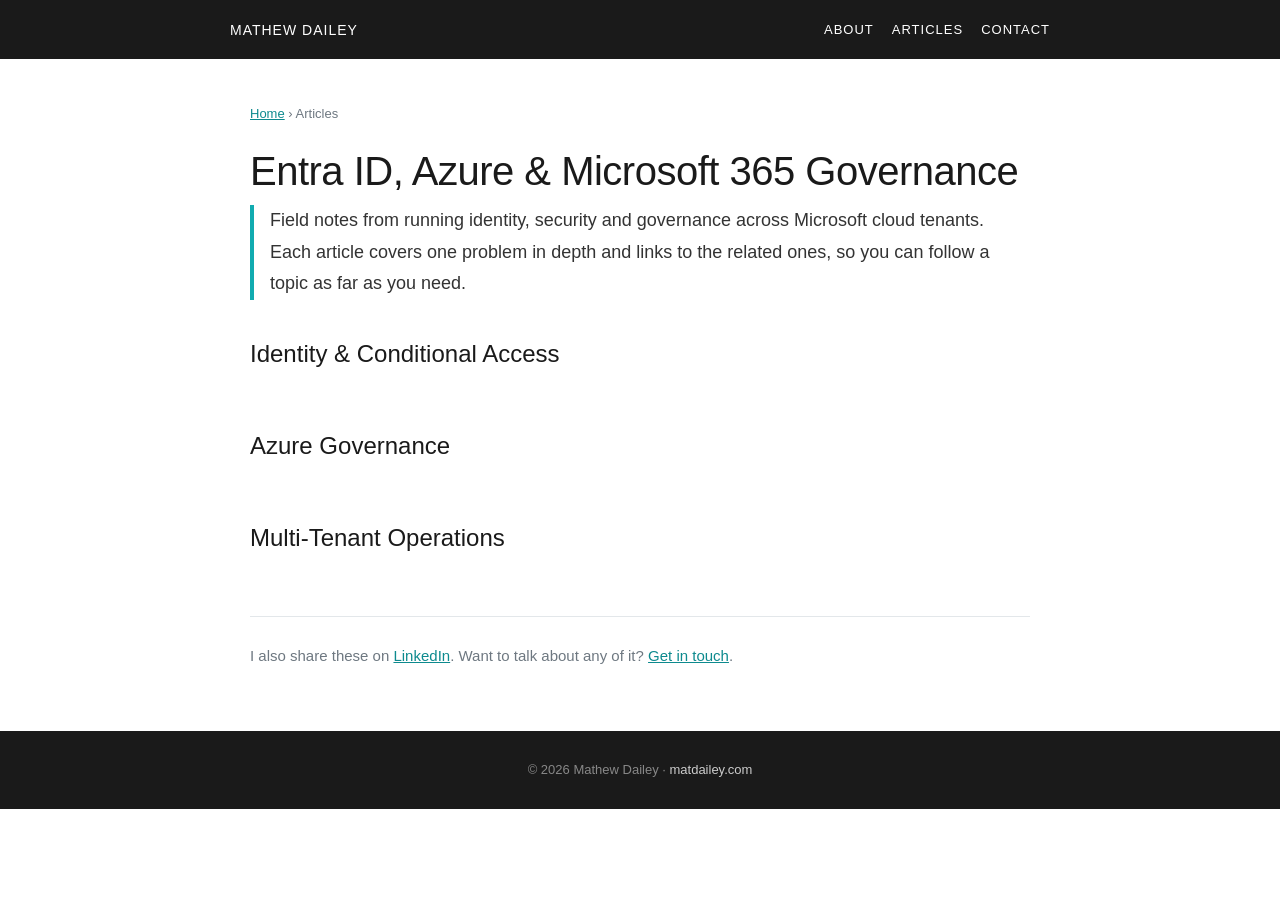
==== site/articles/index.html @ 5d716391 "Add articles section scaffold for SEO topic clusters New /articles/ hub page with topic sections, an" ====
<!DOCTYPE html>
<html lang="en">
<head>
   <meta charset="utf-8">
   <title>Articles on Entra ID, Azure &amp; Microsoft 365 Governance | Mathew Dailey</title>
   <meta name="description" content="Practical articles on Microsoft Entra ID, Conditional Access, Azure governance and multi-tenant Microsoft 365 operations from a cloud platform engineer with 20+ years in the field.">
   <meta name="author" content="Mathew Dailey">
   <meta name="viewport" content="width=device-width, initial-scale=1">
   <link rel="canonical" href="https://matdailey.com/articles/">

   <meta property="og:type" content="website">
   <meta property="og:title" content="Articles by Mathew Dailey">
   <meta property="og:description" content="Practical writing on Entra ID, Azure governance and Microsoft 365 operations.">
   <meta property="og:url" content="https://matdailey.com/articles/">

   <link rel="stylesheet" href="../css/default.css">
   <link rel="stylesheet" href="../css/articles.css">

   <script type="application/ld+json">
   {
      "@context": "https://schema.org",
      "@type": "CollectionPage",
      "name": "Articles by Mathew Dailey",
      "url": "https://matdailey.com/articles/",
      "author": { "@type": "Person", "name": "Mathew Dailey", "url": "https://matdailey.com/" }
   }
   </script>
</head>
<body>

   <div class="site-bar">
      <div class="inner">
         <a href="/">Mathew Dailey</a>
         <nav><a href="/#about">About</a><a href="/articles/">Articles</a><a href="/#contact">Contact</a></nav>
      </div>
   </div>

   <main class="page">
      <div class="breadcrumbs"><a href="/">Home</a> › Articles</div>

      <h1>Entra ID, Azure &amp; Microsoft 365 Governance</h1>
      <p class="lede">Field notes from running identity, security and governance across Microsoft cloud tenants. Each article covers one problem in depth and links to the related ones, so you can follow a topic as far as you need.</p>

      <!--
         HOW TO ADD AN ARTICLE
         1. Copy articles/_template.html to articles/<short-slug>.html and fill it in.
         2. Add a card for it in the right topic section below.
         3. Add its URL to /sitemap.xml.
         4. Link to it from 2-3 related articles' "Related articles" boxes.
      -->

      <h2 id="identity">Identity &amp; Conditional Access</h2>
      <div class="card-list">
         <!-- <a class="card" href="/articles/slug.html"><span class="tag">Entra ID</span><h3>Title</h3><p>One-sentence summary.</p></a> -->
      </div>

      <h2 id="azure-governance">Azure Governance</h2>
      <div class="card-list">
      </div>

      <h2 id="multi-tenant">Multi-Tenant Operations</h2>
      <div class="card-list">
      </div>

      <div class="cta">
         I also share these on <a href="https://linkedin.com/in/mathew-d-963b575/" target="_blank" rel="noopener">LinkedIn</a>. Want to talk about any of it? <a href="/#contact">Get in touch</a>.
      </div>
   </main>

   <footer class="site-foot">&copy; 2026 Mathew Dailey · <a href="/">matdailey.com</a></footer>

</body>
</html>
---- site/css/default.css ----
/*
=====================================================================
*  v1.0 Default Stylesheet
*   url: styleshout.com
*   03-17-2023
=====================================================================

TOC:
a. Webfonts and Icon fonts
b. Reset
c. Default Styles
   1. Basic
   2. Typography
   3. Links
   4. Images
   5. Buttons
   6. Forms
d. Grid
e. Others
   1. Clearing
   2. Misc

=====================================================================  */

/* ------------------------------------------------------------------ */
/* a. Webfonts and Icon fonts
 ------------------------------------------------------------------ */

@import url("fonts.css");
@import url("fontello/css/fontello.css");
@import url("font-awesome/css/font-awesome.min.css");

/* ------------------------------------------------------------------
/* b. Reset
      Adapted from:
      Normalize.css - https://github.com/necolas/normalize.css/
      HTML5 Doctor Reset - html5doctor.com/html-5-reset-stylesheet/
/* ------------------------------------------------------------------ */

html, body, div, span, object, iframe,
h1, h2, h3, h4, h5, h6, p, blockquote, pre,
abbr, address, cite, code,
del, dfn, em, img, ins, kbd, q, samp,
small, strong, sub, sup, var,
b, i,
dl, dt, dd, ol, ul, li,
fieldset, form, label, legend,
table, caption, tbody, tfoot, thead, tr, th, td,
article, aside, canvas, details, figcaption, figure,
footer, header, hgroup, menu, nav, section, summary,
time, mark, audio, video {
   margin: 0;
   padding: 0;
   border: 0;
   outline: 0;
   font-size: 100%;
   vertical-align: baseline;
   background: transparent;
}

article,aside,details,figcaption,figure,
footer,header,hgroup,menu,nav,section {
   display: block;
}

audio,
canvas,
video {
   display: inline-block;
}

audio:not([controls]) {
   display: none;
   height: 0;
}

[hidden] { display: none; }

code, kbd, pre, samp {
   font-family: monospace, serif;
   font-size: 1em;
}

pre {
   white-space: pre;
   white-space: pre-wrap;
   word-wrap: break-word;
}

blockquote, q { quotes: &#8220 &#8220; }

blockquote:before, blockquote:after,
q:before, q:after {
   content: '';
   content: none;
}

ins {
   background-color: #ff9;
   color: #000;
   text-decoration: none;
}

mark {
   background-color: #A7F4F6;
   color: #555;
}

del { text-decoration: line-through; }

abbr[title], dfn[title] {
   border-bottom: 1px dotted;
   cursor: help;
}

table {
   border-collapse: collapse;
   border-spacing: 0;
}


/* ------------------------------------------------------------------ */
/* c. Default and Basic Styles
      Adapted from:
      Skeleton CSS Framework - http://www.getskeleton.com/
      Typeplate Typographic Starter Kit - http://typeplate.com/
/* ------------------------------------------------------------------ */

/*  1. Basic  ------------------------------------------------------- */

*,
*:before,
*:after {
   -moz-box-sizing: border-box;
   -webkit-box-sizing: border-box;
   box-sizing: border-box;
}

html {
   font-size: 62.5%;
   -webkit-font-smoothing: antialiased;
}

body {
   background: #fff;
   font-family: 'opensans-regular', sans-serif;
   font-weight: normal;
   font-size: 15px;
   line-height: 30px;
	color: #838C95;

   -webkit-font-smoothing: antialiased; /* Fix for webkit rendering */
	-webkit-text-size-adjust: 100%;
}

/*  2. Typography
       Vertical rhythm with leading derived from 6
--------------------------------------------------------------------- */

h1, h3, h4, h5, h6 {
   color: #313131;
	font-family: 'opensans-bold', sans-serif;
   font-weight: normal;
}
h2 {
   color: #ffffff;
	font-family: 'opensans-bold', sans-serif;
   font-weight: normal;
}
h7 {
   color: #F3F3F3;
	font-family: 'opensans-bold', sans-serif;
   font-weight: normal;
}
h1 a, h2 a, h3 a, h4 a, h5 a, h6 a, h7 a { font-weight: inherit; }
h1 { font-size: 38px; line-height: 42px; margin-bottom: 12px; letter-spacing: -1px; }
h2 { font-size: 24px; line-height: 36px; margin-bottom: 6px; }
h3 { font-size: 22px; line-height: 30px; margin-bottom: 12px; }
h4 { font-size: 20px; line-height: 30px; margin-bottom: 6px; }
h5 { font-size: 18px; line-height: 30px; }
h6 { font-size: 14px; line-height: 30px; }
h7 { font-size: 16px; line-height: 30px; }
.subheader { }

p { margin: 0 0 30px 0; }
p img { margin: 0; }
p.lead {
   font: 19px/36px 'opensans-light', sans-serif;
   margin-bottom: 18px;
}

/* for 'em' and 'strong' tags, font-size and line-height should be same with
the body tag due to rendering problems in some browsers */
em { font: 15px/30px 'opensans-italic', sans-serif; }
strong, b { font: 15px/30px 'opensans-bold', sans-serif; }
small { font-size: 11px; line-height: inherit; }

/*	Blockquotes */
blockquote {
   margin: 30px 0px;
   padding-left: 40px;
   position: relative;
}
blockquote:before {
   content: "\201C";
   opacity: 0.45;
   font-size: 80px;
   line-height: 0px;
   margin: 0;
   font-family: arial, sans-serif;

   position: absolute;
   top:  30px;
	left: 0;
}
blockquote p {
   font-family: 'librebaskerville-italic', serif;
   padding: 0;
   font-size: 18px;
   line-height: 36px;
}
blockquote cite {
   display: block;
   font-size: 12px;
   font-style: normal;
   line-height: 18px;
}
blockquote cite:before { content: "\2014 \0020"; }
blockquote cite a,
blockquote cite a:visited { color: #8B9798; border: none }

/* ---------------------------------------------------------------------
/*  Pull Quotes Markup
/*
    <aside class="pull-quote">
		<blockquote>
			<p></p>
		</blockquote>
	 </aside>
/*
/* --------------------------------------------------------------------- */
.pull-quote {
   position: relative;
	padding: 18px 30px 18px 0px;
}
.pull-quote:before,
.pull-quote:after {
	height: 1em;
	opacity: 0.45;
	position: absolute;
	font-size: 80px;
   font-family: Arial, Sans-Serif;
}
.pull-quote:before {
	content: "\201C";
	top:  33px;
	left: 0;
}
.pull-quote:after {
	content: '\201D';
	bottom: -33px;
	right: 0;
}
.pull-quote blockquote {
   margin: 0;
}
.pull-quote blockquote:before {
   content: none;
}

/* Abbreviations */
abbr {
   font-family: 'opensans-bold', sans-serif;
	font-variant: small-caps;
	text-transform: lowercase;
   letter-spacing: .5px;
	color: gray;
}
abbr:hover { cursor: help; }

/* drop cap */
.drop-cap:first-letter {
	float: left;
	margin: 0;
	padding: 14px 6px 0 0;
	font-size: 84px;
	font-family: /* Copperplate */ 'opensans-bold', sans-serif;
   line-height: 60px;
	text-indent: 0;
	background: transparent;
	color: inherit;
}

hr { border: solid #E3E3E3; border-width: 1px 0 0; clear: both; margin: 11px 0 30px; height: 0; }


/*  3. Links  ------------------------------------------------------- */

a, a:visited {
   text-decoration: none;
   outline: 0;
   color: #11ABB0;

   -webkit-transition: color .3s ease-in-out;
   -moz-transition: color .3s ease-in-out;
   -o-transition: color .3s ease-in-out;
   transition: color .3s ease-in-out;
}
a:hover, a:focus { color: #313131; }
p a, p a:visited { line-height: inherit; }


/*  4. List  --------------------------------------------------------- */

ul, ol { margin-bottom: 24px; margin-top: 12px; }
ul { list-style: none outside; }
ol { list-style: decimal; }
ol, ul.square, ul.circle, ul.disc { margin-left: 30px; }
ul.square { list-style: square outside; }
ul.circle { list-style: circle outside; }
ul.disc { list-style: disc outside; }
ul ul, ul ol,
ol ol, ol ul { margin: 6px 0 6px 30px; }
ul ul li, ul ol li,
ol ol li, ol ul li { margin-bottom: 6px; }
li { line-height: 18px; margin-bottom: 12px; }
ul.large li { }
li p { }

/* ---------------------------------------------------------------------
/*  Stats Tab Markup

    <ul class="stats-tabs">
		<li><a href="#">[value]<b>[name]</b></a></li>
	 </ul>

    Extend this object into your markup.
/*
/* --------------------------------------------------------------------- */
.stats-tabs {
   padding: 0;
   margin: 24px 0;
}
.stats-tabs li {
	display: inline-block;
	margin: 0 10px 18px 0;
	padding: 0 10px 0 0;
	border-right: 1px solid #ccc;
}
.stats-tabs li:last-child {
	margin: 0;
	padding: 0;
	border: none;
}
.stats-tabs li a {
	display: inline-block;
	font-size: 22px;
	font-family: 'opensans-bold', sans-serif;
   border: none;
   color: #313131;
}
.stats-tabs li a:hover {
   color:#11ABB0;
}
.stats-tabs li a b {
	display: block;
	margin: 6px 0 0 0;
	font-size: 13px;
	font-family: 'opensans-regular', sans-serif;
   color: #8B9798;
}

/* definition list */
dl { margin: 12px 0; }
dt { margin: 0; color:#11ABB0; }
dd { margin: 0 0 0 20px; }

/* Lining Definition Style Markup */
.lining dt,
.lining dd {
	display: inline;
	margin: 0;
}
.lining dt + dt:before,
.lining dd + dt:before {
	content: "\A";
	white-space: pre;
}
.lining dd + dd:before {
	content: ", ";
}
.lining dd:before {
	content: ": ";
	margin-left: -0.2em;
}

/* Dictionary Definition Style Markup */
.dictionary-style dt {
	display: inline;
	counter-reset: definitions;
}
.dictionary-style dt + dt:before {
	content: ", ";
	margin-left: -0.2em;
}
.dictionary-style dd {
	display: block;
	counter-increment: definitions;
}
.dictionary-style dd:before {
	content: counter(definitions, decimal) ". ";
}

/* Pagination */
.pagination {
   margin: 36px auto;
   text-align: center;
}
.pagination ul li {
   display: inline-block;
   margin: 0;
   padding: 0;
}
.pagination .page-numbers {
   font: 15px/18px 'opensans-bold', sans-serif;
   display: inline-block;
   padding: 6px 10px;
   margin-right: 3px;
   margin-bottom: 6px;
	color: #6E757C;
	background-color: #E6E8EB;

	-webkit-transition: all 200ms ease-in-out;
	-moz-transition: all 200ms ease-in-out;
	-o-transition: all 200ms ease-in-out;
	-ms-transition: all 200ms ease-in-out;
	transition: all 200ms ease-in-out;

   -moz-border-radius: 3px;
   -webkit-border-radius: 3px;
   -khtml-border-radius: 3px;
	border-radius: 3px;
}
.pagination .page-numbers:hover {
   background: #838A91;
   color: #fff;
}
.pagination .current,
.pagination .current:hover {
   background-color: #11ABB0;
   color: #fff;
}
.pagination .inactive,
.pagination .inactive:hover {
   background-color: #E6E8EB;
	color: #A9ADB2;
}
.pagination .prev, .pagination .next {}

/*  5. Images  --------------------------------------------------------- */

img {
   max-width: 100%;
   height: auto;
}
img.pull-right { margin: 12px 0px 0px 18px; }
img.pull-left { margin: 12px 18px 0px 0px; }

/*  6. Buttons  --------------------------------------------------------- */

.button,
.button:visited,
button,
input[type="submit"],
input[type="reset"],
input[type="button"] {
   font: 16px/30px 'opensans-bold', sans-serif;
   background: #11ABB0;
   display: inline-block;
	text-decoration: none;
   letter-spacing: 0;
   color: #fff;
	padding: 12px 20px;
	margin-bottom: 18px;
   border: none;
   cursor: pointer;
   height: auto;

   -webkit-transition: all .2s ease-in-out;
	-moz-transition: all .2s ease-in-out;
	-o-transition: all .2s ease-in-out;
	-ms-transition: all .2s ease-in-out;
	transition: all .2s ease-in-out;

   -moz-border-radius: 3px;
   -webkit-border-radius: 3px;
   -khtml-border-radius: 3px;
   border-radius: 3px;
}

.button:hover,
button:hover,
input[type="submit"]:hover,
input[type="reset"]:hover,
input[type="button"]:hover {
   background: #3d4145;
   color: #fff;
}

.button:active,
button:active,
input[type="submit"]:active,
input[type="reset"]:active,
input[type="button"]:active {
   background: #3d4145;
   color: #fff;
}

.button.full-width,
button.full-width,
input[type="submit"].full-width,
input[type="reset"].full-width,
input[type="button"].full-width {
	width: 100%;
	padding-left: 0 !important;
	padding-right: 0 !important;
	text-align: center;
}

/* Fix for odd Mozilla border & padding issues */
button::-moz-focus-inner,
input::-moz-focus-inner {
    border: 0;
    padding: 0;
}


/*  7. Forms  --------------------------------------------------------- */

form { margin-bottom: 24px; }
fieldset { margin-bottom: 24px; }

input[type="text"],
input[type="password"],
input[type="email"],
textarea,
select {
   display: block;
   padding: 18px 15px;
   margin: 0 0 24px 0;
   border: 0;
   outline: none;
   vertical-align: middle;
   min-width: 225px;
	max-width: 100%;
   font-size: 15px;
   line-height: 24px;
	color: #647373;
	background: #D3D9D9;

}

/* select { padding: 0;
   width: 220px;
   } */

input[type="text"]:focus,
input[type="password"]:focus,
input[type="email"]:focus,
textarea:focus {
   color: #FF0303;
	background-color: #3d4145;
}

textarea { min-height: 220px; }

label,
legend {
   font: 16px/24px 'opensans-bold', sans-serif;
	margin: 12px 0;
   color: #3d4145;
   display: block;
}
label span,
legend span {
	color: #8B9798;
   font: 14px/24px 'opensans-regular', sans-serif;
}

input[type="checkbox"],
input[type="radio"] {
    font-size: 15px;
    color: #737373;
}

input[type="checkbox"] { display: inline; }

/* ------------------------------------------------------------------ */
/* d. Grid
---------------------------------------------------------------------
   gutter = 40px.
/* ------------------------------------------------------------------ */

/* default
--------------------------------------------------------------- */
.row {
   width: 96%;
   max-width: 1020px;
   margin: 0 auto;
}
/* fixed width for IE8 */
.ie .row { width: 1000px ; }

.narrow .row { max-width: 980px; }

.row .row { width: auto; max-width: none; margin: 0 -20px; }

/* row clearing */
.row:before,
.row:after {
    content: " ";
    display: table;
}
.row:after {
    clear: both;
}

.column, .columns {
   position: relative;
   padding: 0 20px;
   min-height: 1px;
   float: left;
}
.column.centered, .columns.centered  {
    float: none;
    margin: 0 auto;
}

/* removed gutters */
.row.collapsed > .column,
.row.collapsed > .columns,
.column.collapsed, .columns.collapsed  { padding: 0; }

[class*="column"] + [class*="column"]:last-child { float: right; }
[class*="column"] + [class*="column"].end { float: right; }

/* column widths */
.row .one         { width: 8.33333%; }
.row .two         { width: 16.66667%; }
.row .three       { width: 25%; }
.row .four        { width: 33.33333%; }
.row .five        { width: 41.66667%; }
.row .six         { width: 50%; }
.row .seven       { width: 58.33333%; }
.row .eight       { width: 66.66667%; }
.row .nine        { width: 75%; }
.row .ten         { width: 83.33333%; }
.row .eleven      { width: 91.66667%; }
.row .twelve      { width: 100%; }

/* Offsets */
.row .offset-1    { margin-left: 8.33333%; }
.row .offset-2    { margin-left: 16.66667%; }
.row .offset-3    { margin-left: 25%; }
.row .offset-4    { margin-left: 33.33333%; }
.row .offset-5    { margin-left: 41.66667%; }
.row .offset-6    { margin-left: 50%; }
.row .offset-7    { margin-left: 58.33333%; }
.row .offset-8    { margin-left: 66.66667%; }
.row .offset-9    { margin-left: 75%; }
.row .offset-10   { margin-left: 83.33333%; }
.row .offset-11   { margin-left: 91.66667%; }

/* Push/Pull */
.row .push-1      { left: 8.33333%; }
.row .pull-1      { right: 8.33333%; }
.row .push-2      { left: 16.66667%; 	}
.row .pull-2      { right: 16.66667%; }
.row .push-3      { left: 25%; }
.row .pull-3      { right: 25%;	}
.row .push-4      { left: 33.33333%; }
.row .pull-4      { right: 33.33333%; }
.row .push-5      { left: 41.66667%; }
.row .pull-5      { right: 41.66667%; }
.row .push-6      { left: 50%; }
.row .pull-6      { right: 50%; }
.row .push-7      { left: 58.33333%; }
.row .pull-7      { right: 58.33333%; }
.row .push-8      { left: 66.66667%; 	}
.row .pull-8      { right: 66.66667%; }
.row .push-9      { left: 75%; }
.row .pull-9      { right: 75%; }
.row .push-10     { left: 83.33333%; }
.row .pull-10     { right: 83.33333%; }
.row .push-11     { left: 91.66667%; }
.row .pull-11     { right: 91.66667%; }

/* block grids
--------------------------------------------------------------------- */
.bgrid-sixths [class*="column"]   { width: 16.66667%; }
.bgrid-quarters [class*="column"] { width: 25%; }
.bgrid-thirds [class*="column"]   { width: 33.33333%; }
.bgrid-halves [class*="column"]   { width: 50%; }

[class*="bgrid"] [class*="column"] + [class*="column"]:last-child { float: left; }

/* Left clearing for block grid columns - columns that changes width in
different screen sizes. Allows columns with different heights to align
properly.
--------------------------------------------------------------------- */
.first { clear: left; }   /* first column in default screen */
.s-first { clear: none; } /* first column in smaller screens */

/* smaller screens
--------------------------------------------------------------- */
@media only screen and (max-width: 900px) {

   /* block grids on small screens */
   .s-bgrid-sixths [class*="column"]   { width: 16.66667%; }
   .s-bgrid-quarters [class*="column"] { width: 25%; }
   .s-bgrid-thirds [class*="column"]   { width: 33.33333%; }
   .s-bgrid-halves [class*="column"]   { width: 50%; }

   /* block grids left clearing */
   .first { clear: none; }
   .s-first { clear: left; }

}

/* mobile wide/smaller tablets
--------------------------------------------------------------- */
@media only screen and (max-width: 767px) {

   .row {
	   width: 460px;
	   margin: 0 auto;
      padding: 0;
	}
   .column, .columns {
	   width: auto !important;
	   float: none;
	   margin-left: 0;
	   margin-right: 0;
      padding: 0 30px;
   }
   .row .row { width: auto; max-width: none; margin: 0 -30px; }

   [class*="column"] + [class*="column"]:last-child { float: none; }
   [class*="bgrid"] [class*="column"] + [class*="column"]:last-child { float: none; }

   /* Offsets */
   .row .offset-1    { margin-left: 0%; }
   .row .offset-2    { margin-left: 0%; }
   .row .offset-3    { margin-left: 0%; }
   .row .offset-4    { margin-left: 0%; }
   .row .offset-5    { margin-left: 0%; }
   .row .offset-6    { margin-left: 0%; }
   .row .offset-7    { margin-left: 0%; }
   .row .offset-8    { margin-left: 0%; }
   .row .offset-9    { margin-left: 0%; }
   .row .offset-10   { margin-left: 0%; }
   .row .offset-11   { margin-left: 0%; }
   .row-mobile{
      width: 100%;
      display: flex;
      flex-direction: row;
   }
   .row-mobile .header-col{
      width: 33% !important;
      padding: 0 0 0 20px;
   }
   .row-mobile .main-col{
      width: 67% !important;
      padding: 0 15px 0 20px !important;
   }
}

/* mobile narrow
--------------------------------------------------------------- */
@media only screen and (max-width: 480px) {

   .row { width: auto; }
   .row-mobile .header-col{
      width: 43% !important;
      padding: 0 0 0 15px;
   }
   .row-mobile .main-col{
      width: 57% !important;
      padding: 0 15px !important;
   }

}

/* larger screens
--------------------------------------------------------------- */
@media screen and (min-width: 1200px) {

   .wide .row { max-width: 1180px; }

}

/* ------------------------------------------------------------------ */
/* e. Others
/* ------------------------------------------------------------------ */

/*  1. Clearing
    (http://nicolasgallagher.com/micro-clearfix-hack/
--------------------------------------------------------------------- */

.cf:before,
.cf:after {
    content: " ";
    display: table;
}
.cf:after {
    clear: both;
}

/*  2. Misc -------------------------------------------------------- */

.remove-bottom { margin-bottom: 0 !important; }
.half-bottom { margin-bottom: 12px !important; }
.add-bottom { margin-bottom: 24px !important; }
.no-border { border: none; }

.text-center  { text-align: center !important; }
.text-left    { text-align: left !important; }
.text-right   { text-align: right !important; }
.pull-left    { float: left !important; }
.pull-right   { float: right !important; }
.align-center {
	margin-left: auto !important;
	margin-right: auto !important;
	text-align: center !important;
}
---- site/css/articles.css ----
/* Shared styles for /articles pages */
:root {
   --teal: #11ABB0;
   --teal-dark: #0D8A8E;
   --dark: #1a1a1a;
   --mid: #313131;
   --light-bg: #f8f9fa;
   --text-muted: #6e7881;
}
html { scroll-behavior: smooth; }
body { background: #fff; color: #333; }

.site-bar { background: var(--dark); padding: 14px 20px; }
.site-bar .inner { max-width: 820px; margin: 0 auto; display: flex; justify-content: space-between; align-items: center; flex-wrap: wrap; gap: 8px; }
.site-bar a { color: #fff; font-family: 'opensans-bold', sans-serif; text-decoration: none; letter-spacing: 1px; font-size: 14px; text-transform: uppercase; }
.site-bar a:hover { color: var(--teal); }
.site-bar nav a { margin-left: 18px; font-size: 13px; }

.page { max-width: 820px; margin: 0 auto; padding: 40px 20px 60px; }
.breadcrumbs { font-size: 13px; color: var(--text-muted); margin-bottom: 18px; }
.breadcrumbs a { color: var(--teal-dark); }

.page h1 { font-size: clamp(28px, 5vw, 40px); line-height: 1.2; color: var(--dark); margin-bottom: 10px; letter-spacing: -0.5px; }
.page .meta { font-size: 13px; color: var(--text-muted); margin-bottom: 30px; }
.page h2 { font-size: 24px; color: var(--dark); margin: 36px 0 12px; }
.page h3 { font-size: 19px; color: var(--mid); margin: 26px 0 10px; }
.page p, .page li { font-size: 16px; line-height: 1.75; color: #444; }
.page ul, .page ol { margin: 0 0 20px 22px; }
.page ul li { list-style: disc; }
.page ol li { list-style: decimal; }
.page a { color: var(--teal-dark); text-decoration: underline; }
.page pre { background: #1e1e1e; color: #eee; padding: 16px; border-radius: 6px; overflow-x: auto; font-size: 13px; line-height: 1.5; }
.page code { font-family: Consolas, Menlo, monospace; }
.page p code, .page li code { background: #eef4f4; padding: 1px 5px; border-radius: 3px; font-size: 14px; }

.lede { font-size: 18px !important; color: #333 !important; border-left: 4px solid var(--teal); padding-left: 16px; }

.cluster-box { background: var(--light-bg); border: 1px solid #e3e7ea; border-radius: 8px; padding: 22px 24px; margin-top: 40px; }
.cluster-box h2 { margin-top: 0; font-size: 18px; text-transform: uppercase; letter-spacing: 1px; }
.cluster-box ul { margin-bottom: 0; }

.card-list { display: grid; gap: 18px; margin-top: 20px; }
.card { display: block; border: 1px solid #e3e7ea; border-radius: 8px; padding: 20px 22px; text-decoration: none !important; transition: border-color .2s, transform .2s; }
.card:hover { border-color: var(--teal); transform: translateY(-2px); }
.card h3 { margin: 0 0 6px; color: var(--dark); }
.card p { margin: 0; font-size: 15px; color: #555; }
.card .tag { display: inline-block; font-size: 11px; text-transform: uppercase; letter-spacing: 1px; color: var(--teal-dark); margin-bottom: 6px; }

.cta { margin-top: 40px; padding-top: 24px; border-top: 1px solid #e3e7ea; font-size: 15px; color: var(--text-muted); }

.site-foot { background: var(--dark); color: #888; text-align: center; padding: 24px 20px; font-size: 13px; }
.site-foot a { color: #ccc; }
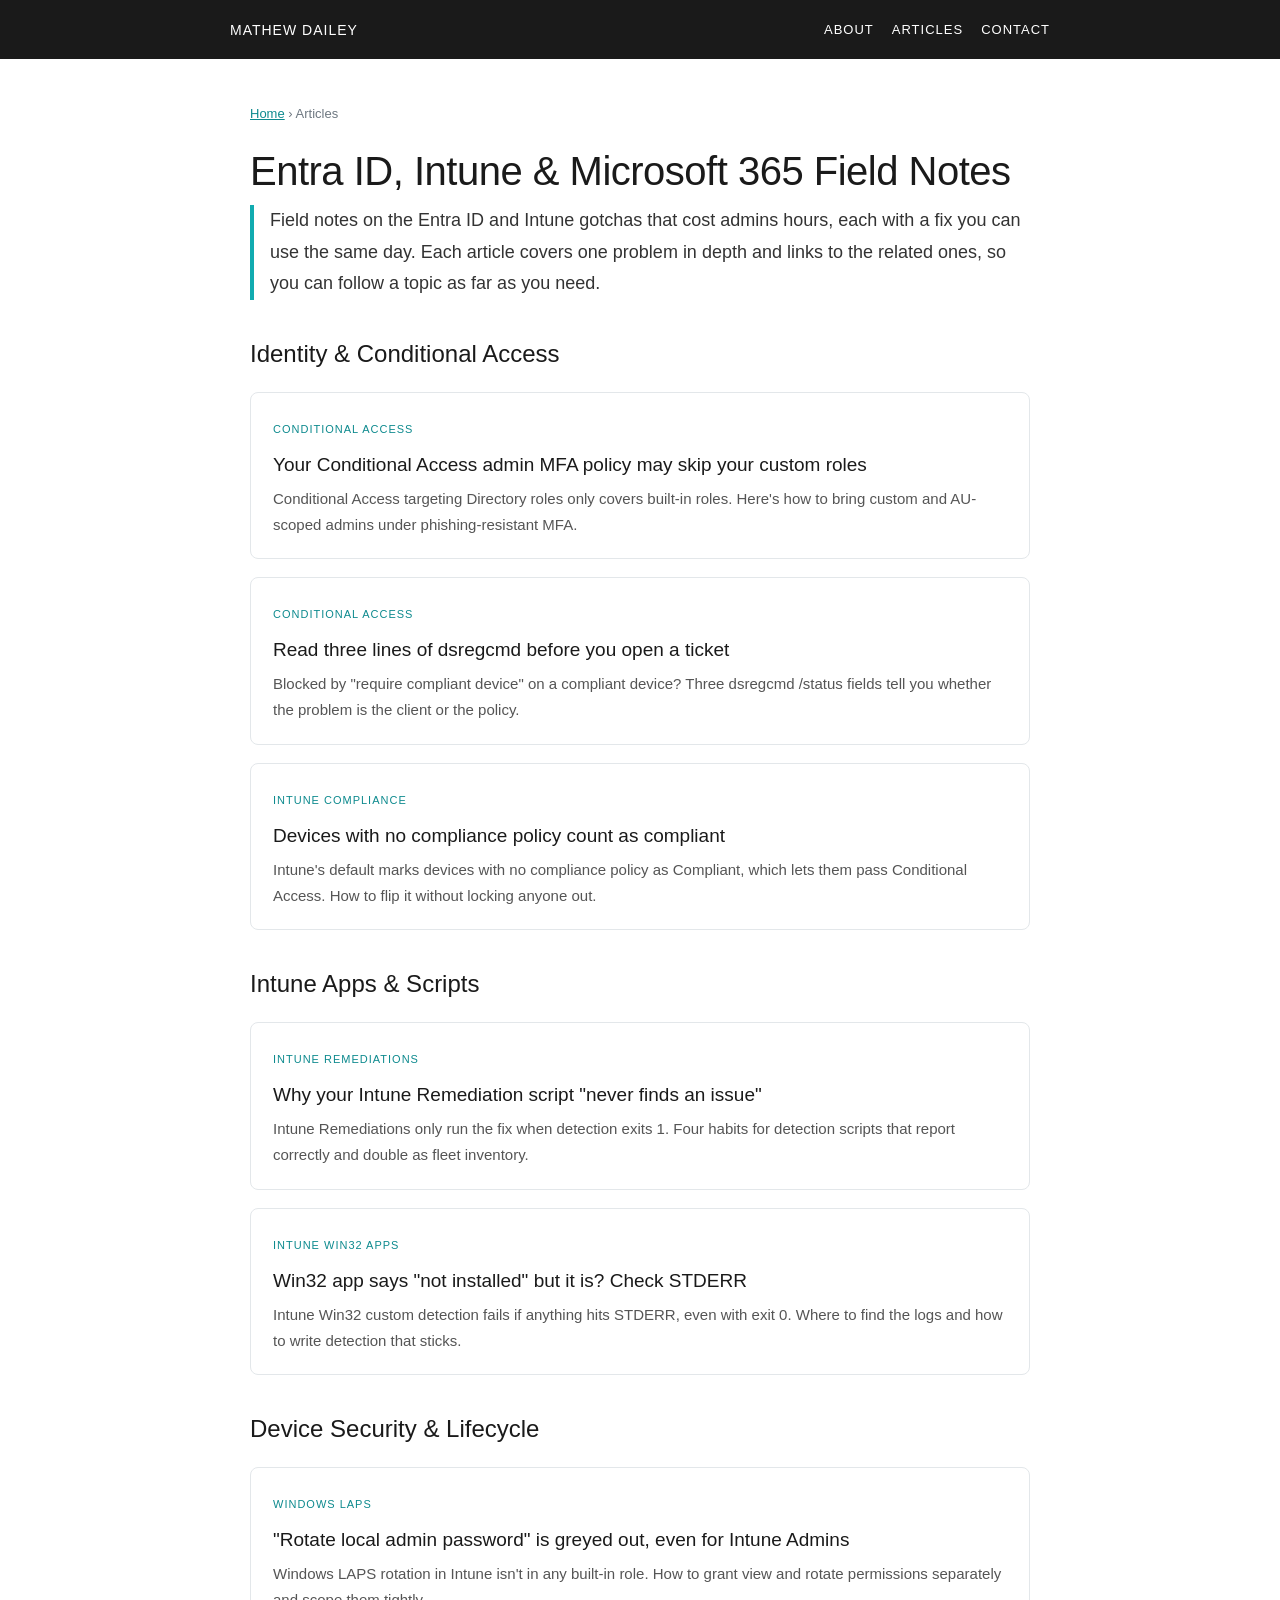
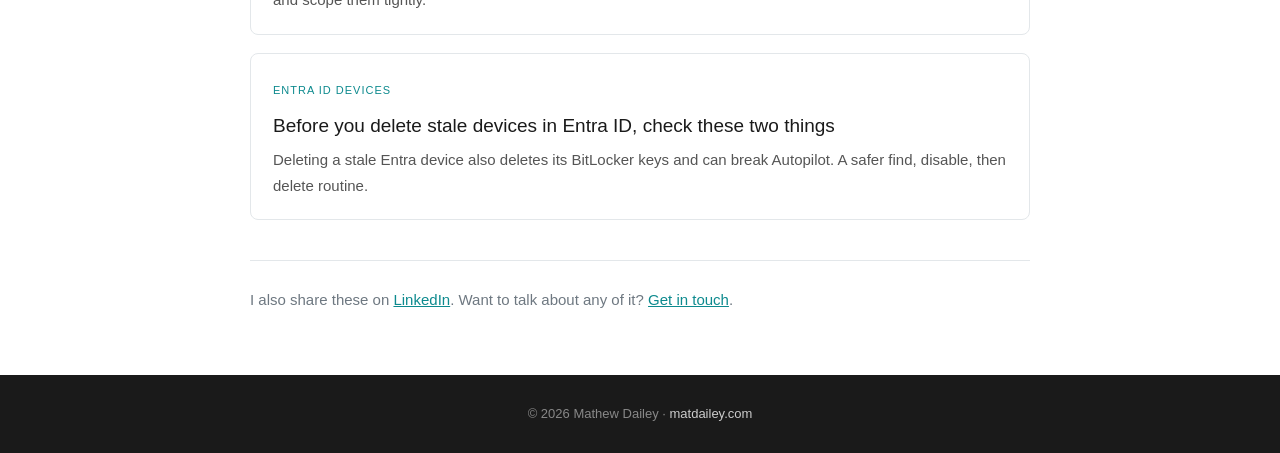
==== commit 8f485bb6: "Publish seven Entra ID and Intune articles as linked pages Each LinkedIn draft becomes its own artic" ====
--- a/site/articles/index.html
+++ b/site/articles/index.html
@@ -2,15 +2,15 @@
 <html lang="en">
 <head>
    <meta charset="utf-8">
-   <title>Articles on Entra ID, Azure &amp; Microsoft 365 Governance | Mathew Dailey</title>
-   <meta name="description" content="Practical articles on Microsoft Entra ID, Conditional Access, Azure governance and multi-tenant Microsoft 365 operations from a cloud platform engineer with 20+ years in the field.">
+   <title>Entra ID &amp; Intune Articles | Mathew Dailey</title>
+   <meta name="description" content="Practical articles on Microsoft Entra ID, Conditional Access, Intune and Windows device management from a cloud platform engineer with 20+ years in the field.">
    <meta name="author" content="Mathew Dailey">
    <meta name="viewport" content="width=device-width, initial-scale=1">
    <link rel="canonical" href="https://matdailey.com/articles/">
 
    <meta property="og:type" content="website">
    <meta property="og:title" content="Articles by Mathew Dailey">
-   <meta property="og:description" content="Practical writing on Entra ID, Azure governance and Microsoft 365 operations.">
+   <meta property="og:description" content="Practical writing on Entra ID, Conditional Access and Intune.">
    <meta property="og:url" content="https://matdailey.com/articles/">
 
    <link rel="stylesheet" href="../css/default.css">
@@ -38,8 +38,8 @@
    <main class="page">
       <div class="breadcrumbs"><a href="/">Home</a> › Articles</div>
 
-      <h1>Entra ID, Azure &amp; Microsoft 365 Governance</h1>
-      <p class="lede">Field notes from running identity, security and governance across Microsoft cloud tenants. Each article covers one problem in depth and links to the related ones, so you can follow a topic as far as you need.</p>
+      <h1>Entra ID, Intune &amp; Microsoft 365 Field Notes</h1>
+      <p class="lede">Field notes on the Entra ID and Intune gotchas that cost admins hours, each with a fix you can use the same day. Each article covers one problem in depth and links to the related ones, so you can follow a topic as far as you need.</p>
 
       <!--
          HOW TO ADD AN ARTICLE
@@ -51,15 +51,21 @@
 
       <h2 id="identity">Identity &amp; Conditional Access</h2>
       <div class="card-list">
-         <!-- <a class="card" href="/articles/slug.html"><span class="tag">Entra ID</span><h3>Title</h3><p>One-sentence summary.</p></a> -->
+         <a class="card" href="/articles/conditional-access-admin-mfa-custom-roles.html"><span class="tag">Conditional Access</span><h3>Your Conditional Access admin MFA policy may skip your custom roles</h3><p>Conditional Access targeting Directory roles only covers built-in roles. Here's how to bring custom and AU-scoped admins under phishing-resistant MFA.</p></a>
+         <a class="card" href="/articles/dsregcmd-status-compliant-device-troubleshooting.html"><span class="tag">Conditional Access</span><h3>Read three lines of dsregcmd before you open a ticket</h3><p>Blocked by "require compliant device" on a compliant device? Three dsregcmd /status fields tell you whether the problem is the client or the policy.</p></a>
+         <a class="card" href="/articles/intune-devices-without-compliance-policy.html"><span class="tag">Intune Compliance</span><h3>Devices with no compliance policy count as compliant</h3><p>Intune's default marks devices with no compliance policy as Compliant, which lets them pass Conditional Access. How to flip it without locking anyone out.</p></a>
       </div>
 
-      <h2 id="azure-governance">Azure Governance</h2>
+      <h2 id="intune-scripts">Intune Apps &amp; Scripts</h2>
       <div class="card-list">
+         <a class="card" href="/articles/intune-remediation-script-exit-codes.html"><span class="tag">Intune Remediations</span><h3>Why your Intune Remediation script "never finds an issue"</h3><p>Intune Remediations only run the fix when detection exits 1. Four habits for detection scripts that report correctly and double as fleet inventory.</p></a>
+         <a class="card" href="/articles/intune-win32-app-detection-stderr.html"><span class="tag">Intune Win32 Apps</span><h3>Win32 app says "not installed" but it is? Check STDERR</h3><p>Intune Win32 custom detection fails if anything hits STDERR, even with exit 0. Where to find the logs and how to write detection that sticks.</p></a>
       </div>
 
-      <h2 id="multi-tenant">Multi-Tenant Operations</h2>
+      <h2 id="device-lifecycle">Device Security &amp; Lifecycle</h2>
       <div class="card-list">
+         <a class="card" href="/articles/intune-laps-rotate-local-admin-password-permission.html"><span class="tag">Windows LAPS</span><h3>"Rotate local admin password" is greyed out, even for Intune Admins</h3><p>Windows LAPS rotation in Intune isn't in any built-in role. How to grant view and rotate permissions separately and scope them tightly.</p></a>
+         <a class="card" href="/articles/entra-stale-devices-cleanup-bitlocker-autopilot.html"><span class="tag">Entra ID Devices</span><h3>Before you delete stale devices in Entra ID, check these two things</h3><p>Deleting a stale Entra device also deletes its BitLocker keys and can break Autopilot. A safer find, disable, then delete routine.</p></a>
       </div>
 
       <div class="cta">
--- a/site/css/articles.css
+++ b/site/css/articles.css
@@ -50,3 +50,4 @@
 
 .site-foot { background: var(--dark); color: #888; text-align: center; padding: 24px 20px; font-size: 13px; }
 .site-foot a { color: #ccc; }
+.page strong, .page b { font-size: inherit; color: #333; }
